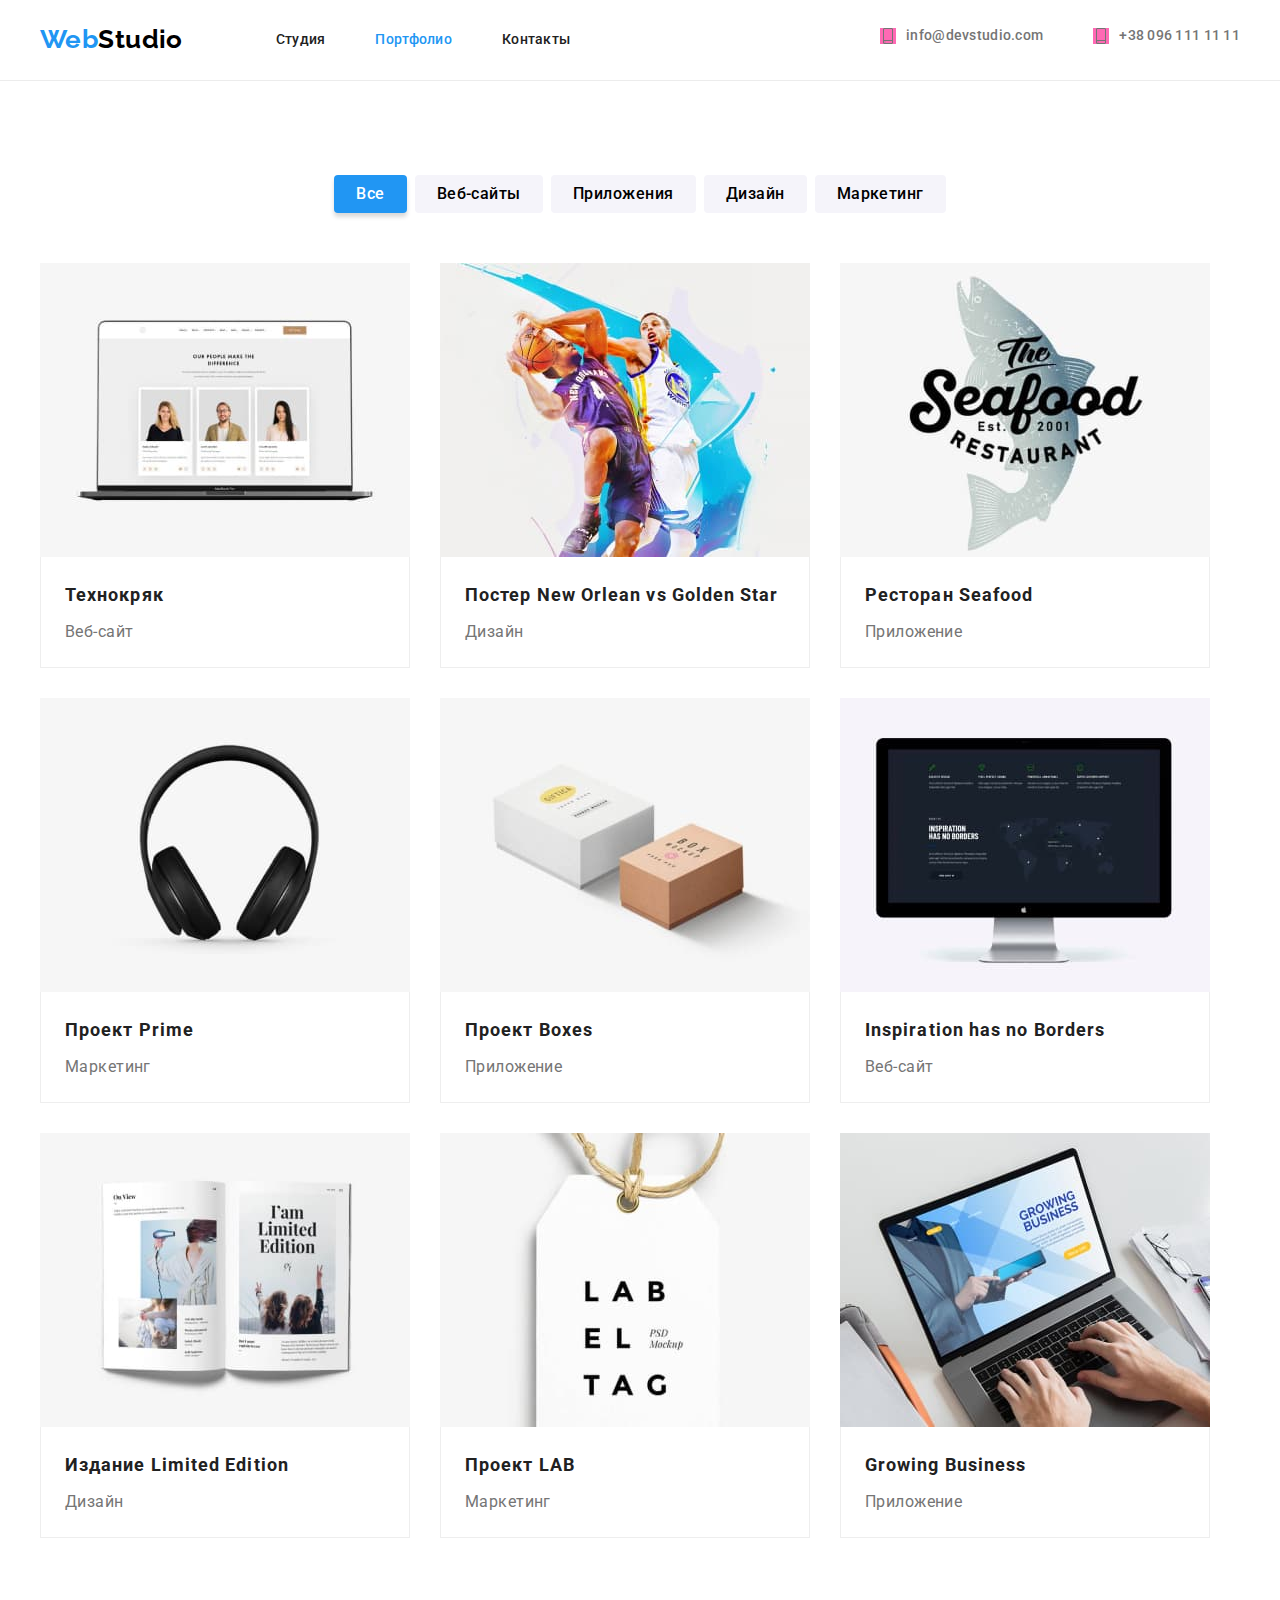
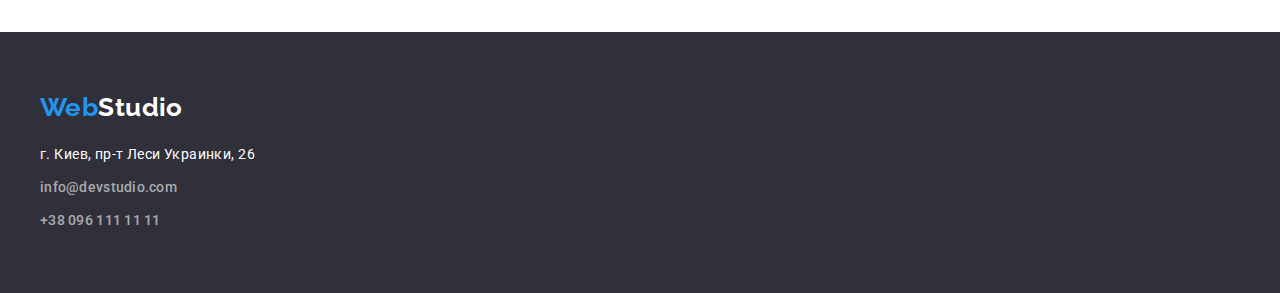
==== portfolio.html @ 8790abcd "start-hw4" ====
<!DOCTYPE html>
<html lang="ru">

<head>
    <meta charset="UTF-8">
    <meta http-equiv="X-UA-Compatible" content="IE=edge">
    <meta name="viewport" content="width=device-width, initial-scale=1.0">
    <title>Портфолио</title>
    <link href="https://fonts.googleapis.com/css2?family=Raleway:wght@700&family=Roboto:wght@400;500;700;900&display=swap"
        rel="stylesheet">
    <link rel="stylesheet" href="https://cdnjs.cloudflare.com/ajax/libs/modern-normalize/1.1.0/modern-normalize.min.css"
        integrity="sha512-wpPYUAdjBVSE4KJnH1VR1HeZfpl1ub8YT/NKx4PuQ5NmX2tKuGu6U/JRp5y+Y8XG2tV+wKQpNHVUX03MfMFn9Q=="
        crossorigin="anonymous" referrerpolicy="no-referrer" />
    <link rel="stylesheet" href="./css/styles.css">
</head>

<body>
    <!--header-->
    <header class="page-header">
        <div class="container header">
            
            <a href="./index.html" class="logo">Web<span class="logo-header">Studio</span>
            </a>
            <nav>
                    <ul class="site-nav ">
                        <li class="site-nav-item">
                            <a href="./index.html" class="site-nav-link ">Студия</a>
                        </li>
                        <li class="site-nav-item">
                            <a href="./portfolio.html" class="site-nav-link current">Портфолио</a>
                        </li>
                        <li class="site-nav-item">
                            <a href="" class="site-nav-link">Контакты</a>
                        </li>
                    </ul>
            </nav>
                <!--Connect us-->
             <ul class="studio-contacts">
                        <li class="studio-contacts-item">
                            <a href="mailto:info@devstudio.com" class="studio-contacts-link">info@devstudio.com</a>
                        </li>
                        <li class="studio-contacts-item">
                            <a href="tel:+380961111111" class="studio-contacts-link">+38 096 111 11 11</a>
                        </li>
             </ul>
        </div>
    </header>

    <main>

        <!-- sort of the type p2s1 -->
        <section class="section" >
            
            <div class="container">
                <h1 class="invisible">Наши работы</h1>
                <ul class="filters">
                    <li class="filters-item"><button type="button" class="btn current">Все</button></li>
                    <li class="filters-item"><button type="button" class="btn">Веб-сайты</button></li>
                    <li class="filters-item"><button type="button" class="btn">Приложения</button></li>
                    <li class="filters-item"><button type="button" class="btn">Дизайн</button></li>
                    <li class="filters-item"><button type="button" class="btn">Маркетинг</button></li>
                </ul>
                    
            <!-- example of the projects p2s1 -->
                              
                <ul class="portfolio">
                    <li class="portfolio-item">
                         <a href="#" class="portfolio-link"> 
                            <img src="./images/Технокряк.jpg" width="370" height="294"
                            alt="laptop shows 3 cards on wich are portrayed Sara Grant (blond-haired woman), Luke Jacobs(man in the glasses) and Claire Olson(dark-haired woman)">
                            <div class="card">
                                <h2 class="portfolio-title"> Технокряк </h2>
                                <p class="portfolio-text">Веб-сайт</p>
                            </div>
                        </a>
                                           
                    </li>
                    <li class="portfolio-item">
                        <a href="#" class="portfolio-link">
                            <img src="./images/Постер-New-Orlean-vs-GoldenStar.jpg" width="370" height="294"
                            alt="There are two bascketball player. One of them is in purple form and the other one's in white">
                            <div class="card">
                                <h2 class="portfolio-title"> Постер New Orlean vs Golden Star</h2>
                                <p class="portfolio-text">Дизайн</p>
                            </div>
                        </a>
                         
                    </li>
                    <li class="portfolio-item">
                        <a href="#" class="portfolio-link">
                            <img src="./images/Ресторан-Seafood.jpg" width="370" height="294"
                            alt="There are fish and text. The text reads as follows: The sea food restaurant has established in 2001">
                         <div class="card">
                            <h2 class="portfolio-title">Ресторан Seafood</h2>
                            <p class="portfolio-text">Приложение</p>
                         </div>
                        </a>
                        
                    </li>
                    <li class="portfolio-item">
                        <a href="#" class="portfolio-link">
                            <img src="./images/Проект-Prime.jpg" width="370" height="294" alt="Чёрные беспроводные наушники">
                         <div class="card">  
                            <h2 class="portfolio-title">Проект Prime</h2>
                            <p class="portfolio-text">Маркетинг</p>
                         </div>
                        </a>
                         
                    </li>
                    <li class="portfolio-item">
                        <a href="#" class="portfolio-link">
                            <img src="./images/Проект-Boxes.jpg" width="370" height="294" alt="Две небольшие картонные коробочки">
                            <div class="card">
                                <h2 class="portfolio-title">Проект Boxes</h2>
                                <p class="portfolio-text">Приложение</p>
                            </div>
                        </a>
                        
                    </li>
                    <li class="portfolio-item">
                        <a href="#" class="portfolio-link">
                            <img src="./images/Inspiration-has-noBorders.jpg" width="370" height="294"
                            alt="Изображения континентов в тёмных тонах">
                            <div class="card">
                                <h2 class="portfolio-title">Inspiration has no Borders</h2>
                                <p class="portfolio-text">Веб-сайт</p>
                            </div>
                        </a>
                        
                    </li>
                    <li class="portfolio-item"> 
                        <a href="#" class="portfolio-link">
                            <img src="./images/Издание-LimitedEdition.jpg" width="370" height="294" alt="страницы раскрытого журнала">
                            <div class="card">
                                <h2 class="portfolio-title">Издание Limited Edition</h2>
                                <p class="portfolio-text">Дизайн</p>
                            </div>
                        </a>
                       
                    </li>
                    <li class="portfolio-item">
                        <a href="#" class="portfolio-link">
                            <img src="./images/Проект-LAB.jpg" width="370" height="294" alt="Этикетка от одежды с надписью на англ Label tag">
                            <div class="card">
                                <h2 class="portfolio-title">Проект LAB</h2>
                                <p class="portfolio-text">Маркетинг</p>
                            </div>
                        </a>
                         
                    </li>
                    <li class="portfolio-item"> 
                        <a href="#" class="portfolio-link">
                            <img src="./images/GrowingBusiness.jpg" width="370" height="294"
                            alt="Руки мужчины, работающего на ноутбуке. Growing Business надпись на дисплее этого ноутбука">
                            <div class="card">
                                <h2 class="portfolio-title">Growing Business</h2>
                                <p class="portfolio-text">Приложение</p>
                            </div>
                        </a>
                        
                    </li>
                    
                </ul>
            </div>
        </section>


    </main>

    <!--footer-->
    <footer class="footer">
        <div class="container">
            <a href="./index.html" class="logo">Web<span class="logo-footer">Studio</span></a> 

            <address >     
             <ul class="studio-contacts-footer">
                <li class="contacts-item-footer">
                    <a href="#" class="studio-contacts-link-street">г. Киев, пр-т Леси Украинки, 26</a>
                </li>
                 <li class="contacts-item-footer">
                <a href="mailto:info@devstudio.com" class="studio-contacts-link">info@devstudio.com</a>
                </li>
                <li class="contacts-item-footer">
                    <a href="tel:+380961111111" class="studio-contacts-link">+38 096 111 11 11</a>
                </li>
            </ul>
            </address>
        </div>
       

    </footer>

</body>

</html>
---- css/styles.css ----
:root {
  --primary-text-color: #757575;
  --primary-title-color: #212121;
  --accent-color: #2196f3;

  --primary-back: #ffffff;
  --secondary-back: #f5f4fa;
  --dark-back: #2F303A;
  --hero-back:  #C4C4C4;

  --primary-font: "Roboto", sans-serif;
  --second-font: 'Raleway', sans-serif;
}

/* Основной цвет текста #757575 */
/* Основной цвет заголовков #212121 */
/* Акцент #2196F3 */

/* Основной цвет фона #FFFFFF */
/* Вторичный цвет фота #F5F4FA */
/* Темный цвет фона #2F303A */
/*  В герое меняем темный цвет фона на светлый герой дз4*/
/* Светлый герой background: #C4C4C4; */

/* Второй шрифт 'Raleway', sans-serif    */

body {
  margin: 0 ;

  background-color: var(--primary-back);
  color: var(--primary-text-color);
  font-family: var(--primary-font);
  letter-spacing: 0.03em;
  font-size: 14px;
  line-height: 1.71;
 
}

ul,
li,
ol {
  list-style: none;
  margin: 0;
  padding: 0;
}
h1,
h2,
h3,
h4, h5, h6,
p {
  margin: 0;
}
img {
  display: block;
  max-width: 100%;
  height: auto;
}

/*--- Хедер---- */

.page-header {
  border-bottom: 1px solid #ECECEC;
}

.header {
  display: flex;
  align-items: center;
}

/* ===site-nav=== */
.site-nav {
  display: flex;
}

.site-nav-item:not(:last-child) {
  margin-right: 50px;
 
}

.header .logo {
  display: block;
  margin-right: 93px;
}

.logo {

  color: var(--accent-color);
  font-family: "Raleway", sans-serif;
  font-size: 26px;
  font-weight: 700;
  line-height: 1.2;
  text-decoration: none;
}
.logo-header {
  color: #000000;
}

.site-nav-link {
  display: block;
  padding-top: 32px;
  padding-bottom: 32px;

  color: var(--primary-title-color);
  font-weight: 500;
  font-size: 14px;
  line-height: 1.14;
  letter-spacing: 0.02em;
  text-decoration: none;

}

.site-nav-link:hover,
.site-nav-link:focus,
.site-nav-link.current
 {
  color: var(--accent-color);
}
/* ----Почта+телефон -----*/
.studio-contacts {
  display: flex;
  margin-left: auto;
}

.studio-contacts-item:not(:last-child) {
margin-right: 50px; 

}


.studio-contacts-link {
  display: inline-flex;
  list-style: none;
  color: var(--primary-text-color);
  font-weight: 500;
  line-height: 1.14;
  letter-spacing: 0.02em;
  text-decoration: none;
  align-items: center;
  
}
.header .studio-contacts-link::before {
  content: " ";
  
  width: 16px;
  height: 16px;
  margin-right: 10px;
  background-image: url(../images/icons.svg/smartphone.svg);
  background-size: contain;
  background-repeat: no-repeat;
  background-position: center;
  background-color: hotpink;
  
}

.header .studio-contacts-link:hover::before,
.studio-contacts-link:hover,
.studio-contacts-link:focus {
  color: #2196f3;
}


/* Общий контейнер для всех страниц */
.container {
  
  width: 1200px;
  margin-left: auto;
  margin-right: auto;
  padding-left: 15px;
  padding-right: 15px;
    
}
  

/* ++++++hero++++++ */

.section-hero {
     
  margin-left: auto;
  margin-right: auto;
  padding-top: 200px;
  padding-bottom: 200px;
  
  text-align: center;
  max-width: 1600px;
  background-color: var(--hero-back);
  
}
 /* фон для героя картинка+затемнение доп класс к секции hero */
.overlay {
    text-align: center;
  max-width: 1600px;
  height: 600px;
  outline: 1px solid greenyellow;
  background-image: linear-gradient(
    to right,
    rgba(47, 48, 58, 0.4),
    rgba(47, 48, 58, 0.4)),
    url(../images/hero-back.jpg);
  background-position: center;
  background-size: cover;
  background-repeat: no-repeat;
}



/* hero-title */
.hero-title {
  margin-top: 0;
  margin-bottom: 30px;

  color: #ffffff;
  font-weight: 900;
  font-size: 44px;
  line-height: 1.36;
  text-align: center;
  letter-spacing: 0.06em;
  text-transform: uppercase;
}

/* Кнопка === общая для портфолио + hero */
.btn {
  display: inline-block;
  background-color: #f5f4fa;
  font-family: Roboto, sans-serif;
  font-weight: 500;
  font-size: 16px;
  line-height: 1.62;
  letter-spacing: 0.03em;
  text-align: center;
  border-radius: 4px;
  border-color: transparent;
  padding: 4px 20px;
}

.btn:hover,
.btn:focus {
  background-color: var(--accent-color);
  color: #ffffff;
  box-shadow: 0px 4px 4px rgba(0, 0, 0, 0.15);
  cursor: pointer;
 
}
.btn.current {
  background-color: var(--accent-color);
  color: #ffffff;
  box-shadow: 0px 4px 4px rgba(0, 0, 0, 0.15);
}

.btn.hero-btn {
  font-weight: 700;
  background-color: var(--accent-color);
  color: #ffffff;
  line-height: 1.88;
  letter-spacing: 0.06em;
  padding: 8px 30px;
}

.btn.hero-btn:hover,
.btn.hero-btn:focus {
  background-color: #188ce8;
  box-shadow: 0px 4px 4px rgba(0, 0, 0, 0.15);
  cursor: pointer;
}

/*class="section"  наші особливості+Чем мы занимаемся */

/* Скрывает заголовки */
.invisible {
  position: absolute;
  clip: rect(0 0 0 0);
  width: 1px;
  height: 1px;
  margin: -1px;
}
/*  класс Секция для секций */
.section {
  padding-top: 94px;
  padding-bottom: 94px;
}
/*class="section-title"  */
.section-title {
  margin-bottom: 50px;

  color: var(--primary-title-color);
  font-size: 36px;
  line-height: 1.17;
  text-align: center;
  margin-top: 0;
  
}

/* ===========soft-skills======= */

.section.benefits {
  padding-bottom: 0;
}
.soft-skills {
  display: flex;
}

.benefits-item {
  max-width: 270px;
  display: inline-block;
  align-items: center;
}

.benefits-item:not(:last-child) {
margin-right: 30px;
}

.benefits-item::before {
  content: " ";
  height: 120px;
    display: block;
  background-color: var(--secondary-back);
  background-image: url(../images/icons.svg/antenna.png);
  background-repeat: no-repeat;
  background-position: center;
}

.section .title {
  color: var(--primary-title-color);
  font-size: 14px;
  line-height: 1.14;
  text-transform: uppercase;
  margin-top: 0;
  margin-bottom: 10px;
}

.works {
  display: flex;
  justify-content: space-between
}


/* =======наша команда======= */

.section.team {
  
  background-color: var(--secondary-back);
  font-size: 16px;
  line-height: 1.19;
 }

.team-list {
  display: flex;
}

.team-item {
  
  text-align: center;
  background-color: #fff;
  box-shadow: 0px 1px 3px rgba(0, 0, 0, 0.12), 0px 1px 1px rgba(0, 0, 0, 0.14), 0px 2px 1px rgba(0, 0, 0, 0.2);
  border-radius: 0px 0px 4px 4px;

}
.team-item:not(:last-child) {
  margin-right: 30px; 
}

.team-box {
  padding-top: 30px;
  padding-bottom: 30px;
}

.section .name {
  color: var(--primary-title-color);

  font-weight: 500;
  font-size: 16px;
  text-shadow: 0px 4px 4px rgba(0, 0, 0, 0.25);
  
  margin-bottom: 10px;
}

/* +++++++footer++++++ */
.footer {
  background-color: var(--dark-back);
  max-width: 1600px;
  margin-left: auto;
  margin-right: auto;
  padding: 60px 0;
  
}

address {
  font-style: normal;
}

.footer .logo {
  display: inline-block;
  margin-bottom: 20px;
  
  }
.logo-footer {
  color: #ffffff;
}
.contacts-item-footer:not(:last-child) {
  margin-bottom: 9px;
 
}

.studio-contacts-link-street {
  display: inline-block;

  color: rgb(255, 255, 255);
  text-decoration: none;
}
.studio-contacts-link-street:hover,
.studio-contacts-link-street:focus
 {
  color: #2196f3;
}

.footer .studio-contacts-link {
  display: inline-block;
 
  color: rgba(255, 255, 255, 0.6);
  line-height: 1.71;
}

.studio-contacts-link:hover,
.studio-contacts-link:focus {
  color: #2196f3;
}

/* ++++++++Портфолио+++++++ */
 

.portfolio {
  display: flex;
  flex-wrap: wrap;
  margin: 0;
  padding: 0;
}

.filters {
  display: flex;
   margin-bottom: 50px;

  justify-content: center;
}

.filters-item:not( :last-child) {
   margin-right: 8px;
}


.portfolio-item {
  box-sizing: border-box;
  /* max-width: 370px; */
  margin-bottom: 30px;
  max-width: calc((100%-60px)/3);
  background: var(--primary-back);
}

.portfolio-item:not( :nth-child(3n)) {
margin-right: 30px;
}
.portfolio-item:nth-last-child(-n+3) {
  margin-bottom: 0;
}

.portfolio-link {
  text-decoration: none;
}

.card {
  padding: 20px 24px;
  border-bottom:  1px solid #EEEEEE;
  border-left: 1px solid #EEEEEE;
  border-right: 1px solid #EEEEEE;
  
}
.portfolio-title {
  color: var(--primary-title-color);
  font-weight: 700;
  font-size: 18px;
  line-height: 2;
  letter-spacing: 0.06em;
  margin-bottom: 4px;
 
 }
.portfolio-text {
  color: var(--primary-text-color);
  font-size: 16px;
  line-height: 30px;
  }

/* Первичный цвет текста color: #757575; */
/* Вторичный цвет текста  color: #212121;   */
/* Белый текст  color: #ffffff;  */

/* Первичный цвет фона  color: #E5E5E5; */
/* Вторичный цвет фона  color: #2F303A; */

/* Акцент  color: #2196f3; */
/*    hover color: 188CE8 */

/* portfolio фильтры - 5 color: #F5F4FA */
/*             logo+   color: #000000; */
/* portfolio карточки-9 color: #EEEEEE */
/* полоса под хедер -1 color: #ECECEC; */
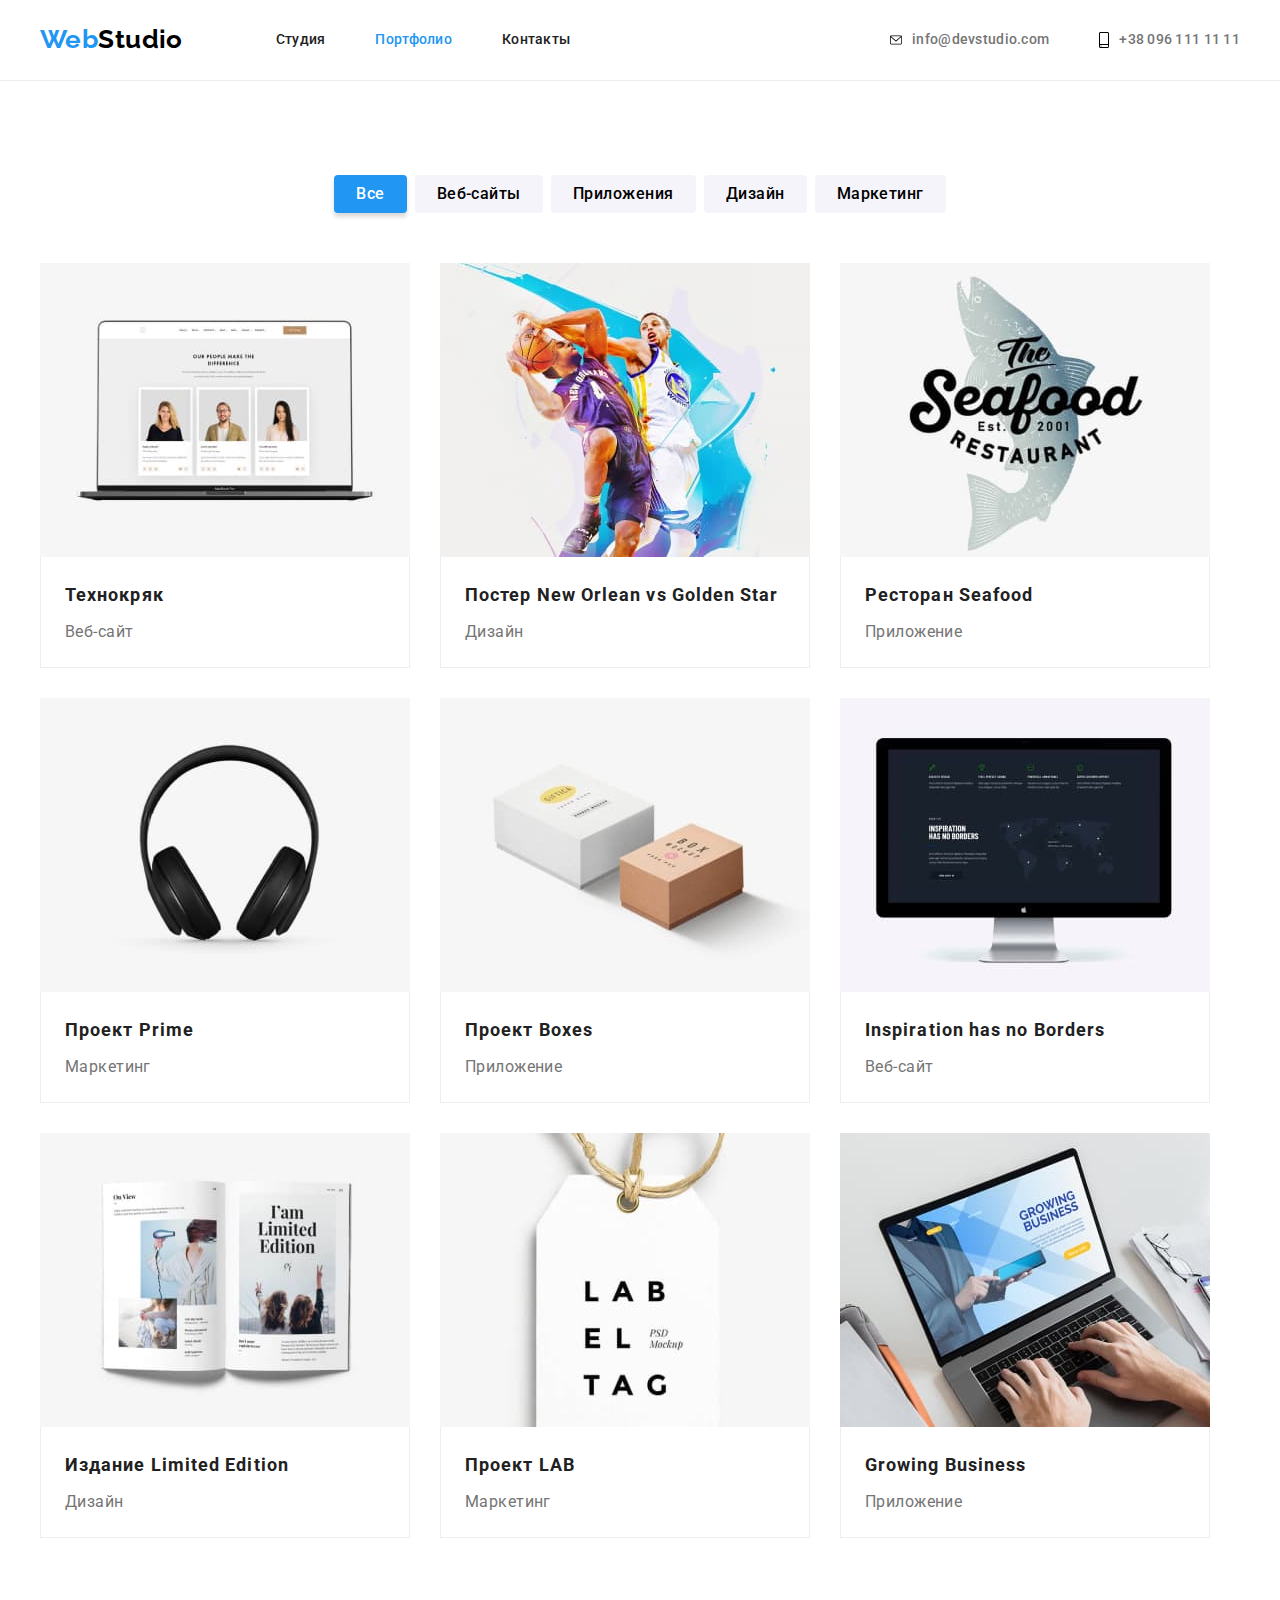
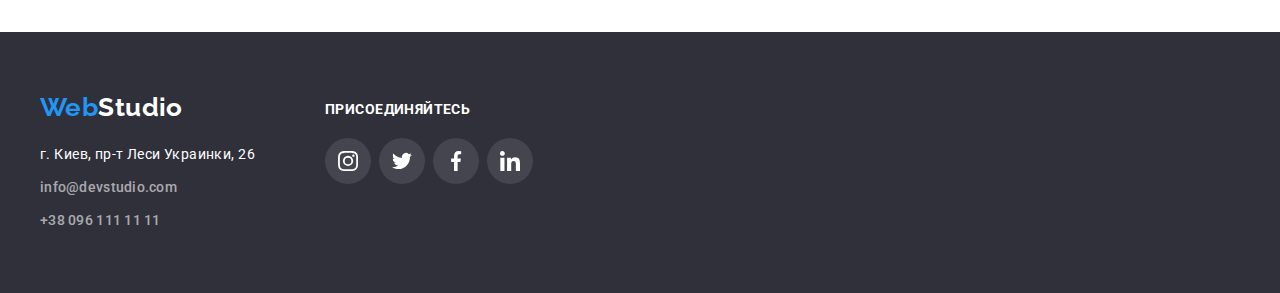
==== commit af627c0f: "icons-shadow" ====
--- a/portfolio.html
+++ b/portfolio.html
@@ -22,7 +22,7 @@
             <a href="./index.html" class="logo">Web<span class="logo-header">Studio</span>
             </a>
             <nav>
-                    <ul class="site-nav ">
+                    <ul class="site-nav list">
                         <li class="site-nav-item">
                             <a href="./index.html" class="site-nav-link ">Студия</a>
                         </li>
@@ -35,12 +35,19 @@
                     </ul>
             </nav>
                 <!--Connect us-->
-             <ul class="studio-contacts">
+             <ul class="studio-contacts list">
                         <li class="studio-contacts-item">
-                            <a href="mailto:info@devstudio.com" class="studio-contacts-link">info@devstudio.com</a>
+                            
+                            <a href="mailto:info@devstudio.com" class="studio-contacts-link">
+                                <svg class="mail">
+                                <use xlink:href="./images/icons.svg/symbol-defs2.svg#envelope" class="envelope"> </use>
+                            </svg>info@devstudio.com</a>
                         </li>
                         <li class="studio-contacts-item">
-                            <a href="tel:+380961111111" class="studio-contacts-link">+38 096 111 11 11</a>
+                            <a href="tel:+380961111111" class="studio-contacts-link">
+                                <svg class="phone">
+                                <use xlink:href="./images/icons.svg/symbol-defs2.svg#smartphone"> </use>
+                            </svg>+38 096 111 11 11</a>
                         </li>
              </ul>
         </div>
@@ -170,6 +177,7 @@
     <!--footer-->
     <footer class="footer">
         <div class="container">
+        <div>
             <a href="./index.html" class="logo">Web<span class="logo-footer">Studio</span></a> 
 
             <address >     
@@ -186,6 +194,34 @@
             </ul>
             </address>
         </div>
+            <!--........ Присоединяйтесь........... -->
+        <div class="soc-plus">
+                <h3 class="plus-title">Присоединяйтесь</h3>
+                <ul class="soc-links">
+
+            <li class="soc-item">
+                <a href="#" class="social-link-footer">
+                    <svg class="ellipse-link-footer">
+                    <use xlink:href="./images/icons.svg/symbol-defs2.svg#instagram-2"> </use>
+                </svg> </a></li>
+            <li class="soc-item"><a href="#" class="social-link-footer">
+                <svg class="ellipse-link-footer">
+                <use xlink:href="./images/icons.svg/symbol-defs2.svg#twitter-1"> </use>
+            </svg></a></li>
+            <li class="soc-item"><a href="#" class="social-link-footer">
+                <svg class="ellipse-link-footer">
+                    <use xlink:href="./images/icons.svg/symbol-defs2.svg#facebook-1"> </use>
+                </svg>
+            </a></li>
+            <li class="soc-item"><a href="#" class="social-link-footer">
+                <svg class="ellipse-link-footer">
+                    <use xlink:href="./images/icons.svg/symbol-defs2.svg#linkedin-1"> </use>
+                </svg>
+            </a></li>
+            </ul>
+        </div>
+            
+        </div>
        
 
     </footer>
--- a/css/styles.css
+++ b/css/styles.css
@@ -2,6 +2,8 @@
   --primary-text-color: #757575;
   --primary-title-color: #212121;
   --accent-color: #2196f3;
+  --client-color: #AFB1B8;
+
 
   --primary-back: #ffffff;
   --secondary-back: #f5f4fa;
@@ -45,8 +47,7 @@
 }
 h1,
 h2,
-h3,
-h4, h5, h6,
+h3,h4, h5, h6,
 p {
   margin: 0;
 }
@@ -55,7 +56,9 @@
   max-width: 100%;
   height: auto;
 }
-
+a {
+  text-decoration: none;
+}
 /*--- Хедер---- */
 
 .page-header {
@@ -115,63 +118,74 @@
  {
   color: var(--accent-color);
 }
+
+
 /* ----Почта+телефон -----*/
 .studio-contacts {
   display: flex;
   margin-left: auto;
 }
 
+.studio-contacts-item {
+  display: flex;
+  align-items: center;
+}
+
+
 .studio-contacts-item:not(:last-child) {
 margin-right: 50px; 
-
-}
-
+}
 
 .studio-contacts-link {
   display: inline-flex;
+  align-items: center;
+  
   list-style: none;
   color: var(--primary-text-color);
   font-weight: 500;
   line-height: 1.14;
   letter-spacing: 0.02em;
   text-decoration: none;
-  align-items: center;
-  
-}
-.header .studio-contacts-link::before {
-  content: " ";
-  
-  width: 16px;
+  }
+
+.phone  {
+  width: 10px;
   height: 16px;
   margin-right: 10px;
-  background-image: url(../images/icons.svg/smartphone.svg);
-  background-size: contain;
-  background-repeat: no-repeat;
-  background-position: center;
-  background-color: hotpink;
-  
-}
-
-.header .studio-contacts-link:hover::before,
-.studio-contacts-link:hover,
-.studio-contacts-link:focus {
-  color: #2196f3;
-}
-
+  align-items: center;
+ }
+
+ .mail {
+  width: 12px;
+  height: 16px;
+  margin-right: 10px;
+  align-items: center;
+  }
+
+.studio-contacts-link:hover .phone,
+.studio-contacts-link:focus .phone {
+  color: var(--accent-color);
+  fill: var(--accent-color);
+}
+
+.studio-contacts-link:hover .mail,
+.studio-contacts-link:focus .mail {
+  color: var(--accent-color);
+  fill: var(--accent-color);
+}
+/* -------------почта, телефон ------- */
 
 /* Общий контейнер для всех страниц */
 .container {
-  
-  width: 1200px;
+  max-width: 1200px;
   margin-left: auto;
   margin-right: auto;
   padding-left: 15px;
-  padding-right: 15px;
-    
-}
-  
-
-/* ++++++hero++++++ */
+  padding-right: 15px; 
+}
+  
+
+/* ++++++------hero------------++++++ */
 
 .section-hero {
      
@@ -187,10 +201,10 @@
 }
  /* фон для героя картинка+затемнение доп класс к секции hero */
 .overlay {
-    text-align: center;
+  text-align: center;
   max-width: 1600px;
   height: 600px;
-  outline: 1px solid greenyellow;
+  
   background-image: linear-gradient(
     to right,
     rgba(47, 48, 58, 0.4),
@@ -200,8 +214,6 @@
   background-size: cover;
   background-repeat: no-repeat;
 }
-
-
 
 /* hero-title */
 .hero-title {
@@ -261,6 +273,7 @@
   box-shadow: 0px 4px 4px rgba(0, 0, 0, 0.15);
   cursor: pointer;
 }
+/* ++++++------hero--end----------++++++ */
 
 /*class="section"  наші особливості+Чем мы занимаемся */
 
@@ -308,16 +321,20 @@
 margin-right: 30px;
 }
 
-.benefits-item::before {
-  content: " ";
+.benefits-photo {
+  display: flex;
+  align-items: center;
+  justify-content: center;
+  margin-bottom: 30px;
+  width: 270px;
   height: 120px;
-    display: block;
   background-color: var(--secondary-back);
-  background-image: url(../images/icons.svg/antenna.png);
-  background-repeat: no-repeat;
-  background-position: center;
-}
-
+
+}
+.benefits-pic {
+  width: 70px;
+  height: 70px;
+}
 .section .title {
   color: var(--primary-title-color);
   font-size: 14px;
@@ -331,13 +348,14 @@
   display: flex;
   justify-content: space-between
 }
-
+.benefits p {
+  padding-bottom: 4px;
+}
 
 /* =======наша команда======= */
 
 .section.team {
-  
-  background-color: var(--secondary-back);
+    background-color: var(--secondary-back);
   font-size: 16px;
   line-height: 1.19;
  }
@@ -347,7 +365,6 @@
 }
 
 .team-item {
-  
   text-align: center;
   background-color: #fff;
   box-shadow: 0px 1px 3px rgba(0, 0, 0, 0.12), 0px 1px 1px rgba(0, 0, 0, 0.14), 0px 2px 1px rgba(0, 0, 0, 0.2);
@@ -364,16 +381,99 @@
 }
 
 .section .name {
+  margin-bottom: 10px;
+
   color: var(--primary-title-color);
-
   font-weight: 500;
   font-size: 16px;
   text-shadow: 0px 4px 4px rgba(0, 0, 0, 0.25);
-  
-  margin-bottom: 10px;
-}
+}
+.soc-links {
+  display: flex;
+  padding: 16px 32px 0px ;
+}
+
+.soc-item {
+  width: 44px;
+  height: 44px;
+ }
+
+ .soc-item:not(:last-child) {
+  margin-right: 10px;
+}
+
+.social-link {
+  display: flex;
+  justify-content: center;
+  align-items: center;
+  width: 44px;
+  height: 44px;
+  border: 1px solid transparent;
+  border-radius: 50%;
+}
+
+.social-link:hover,
+.social-link:focus {
+  background-color:var(--accent-color);
+}
+
+.social-link:hover .ellipse-link,
+.social-link:focus .ellipse-link {
+  fill: var(--primary-back);
+  background-color:var(--accent-color);
+}
+.ellipse-link {
+  display: inline-flex;
+  align-items: center;
+  width: 20px;
+  height: 20px;
+  
+  fill: var(--primary-text-color);
+}
+/* ------------our team---end------ */
+
+/* ------------clients--------------- */
+.clients {
+  display: flex;
+}
+.clients-item {
+  width: 170px;
+  height: 92px;
+}
+.clients-item:not(:last-child) {
+  margin-right: 30px; }
+
+  .client-link {
+  display: flex;
+  justify-content: center;
+  align-items: center;
+
+  border: 1px solid #AFB1B8;
+  border-radius: 4px;
+  width: 170px;
+  height: 92px;
+  }
+  .client-link:hover,
+  .client-link:focus {
+  border: 1px solid #2196F3;
+  border-radius: 4px;
+  }
+
+  .client-icon {
+  width: 106px;
+  height: 60px;
+  fill: var(--client-color);
+}
+  .client-link:hover .client-icon,
+  .client-link:focus .client-icon {
+    fill: var(--accent-color);
+  }
 
 /* +++++++footer++++++ */
+.footer .container {
+  display: flex;
+  }
+
 .footer {
   background-color: var(--dark-back);
   max-width: 1600px;
@@ -404,26 +504,76 @@
   display: inline-block;
 
   color: rgb(255, 255, 255);
-  text-decoration: none;
-}
+}
+
 .studio-contacts-link-street:hover,
 .studio-contacts-link-street:focus
  {
   color: #2196f3;
 }
-
 .footer .studio-contacts-link {
   display: inline-block;
  
   color: rgba(255, 255, 255, 0.6);
   line-height: 1.71;
 }
-
 .studio-contacts-link:hover,
 .studio-contacts-link:focus {
   color: #2196f3;
 }
 
+.soc-plus {
+  margin-left: 70px;
+  margin-top: 10px;
+  margin-bottom: 40px;
+}
+
+.plus-title {
+  text-transform: uppercase;
+  color: #ffffff;
+  margin-bottom: 20px;
+  font-size: 14px;
+  line-height: 1.14;
+}
+.footer .soc-links {
+  padding: 0;
+}
+
+
+.social-link-footer {
+  display: flex;
+  justify-content: center;
+  align-items: center;
+  width: 44px;
+  height: 44px;
+  border: 1px solid transparent;
+  border-radius: 50%;
+}
+
+.social-link-footer:hover,
+.social-link-footer:focus {
+  background-color:var(--accent-color);
+}
+
+.social-link-footer:hover .ellipse-link-footer,
+.social-link-footer:focus .ellipse-link-footer {
+  fill: var(--primary-back);
+  background-color:var(--accent-color);
+}
+
+ .social-link-footer {
+  background-color: rgba(255, 255, 255, 0.1);
+  fill: rgb(255, 255, 255 );
+}
+
+.ellipse-link-footer {
+  width: 20px;
+  height: 20px;
+  fill: var(--primary-back);
+}
+
+
+
 /* ++++++++Портфолио+++++++ */
  
 
@@ -437,8 +587,13 @@
 .filters {
   display: flex;
    margin-bottom: 50px;
-
   justify-content: center;
+}
+
+.filters:hover,
+.filters:focus {
+  box-shadow: 0px 3px 1px rgba(0, 0, 0, 0.1),
+   0px 1px 2px rgba(0, 0, 0, 0.08), 0px 2px 2px rgba(0, 0, 0, 0.12);
 }
 
 .filters-item:not( :last-child) {
@@ -448,21 +603,21 @@
 
 .portfolio-item {
   box-sizing: border-box;
-  /* max-width: 370px; */
   margin-bottom: 30px;
   max-width: calc((100%-60px)/3);
   background: var(--primary-back);
 }
 
+.portfolio-item:focus,
+.portfolio-item:hover {
+  box-shadow: 0px 1px 1px rgba(0, 0, 0, 0.12), 0px 4px 4px rgba(0, 0, 0, 0.06), 1px 4px 6px rgba(0, 0, 0, 0.16);
+}
+
 .portfolio-item:not( :nth-child(3n)) {
 margin-right: 30px;
 }
 .portfolio-item:nth-last-child(-n+3) {
   margin-bottom: 0;
-}
-
-.portfolio-link {
-  text-decoration: none;
 }
 
 .card {
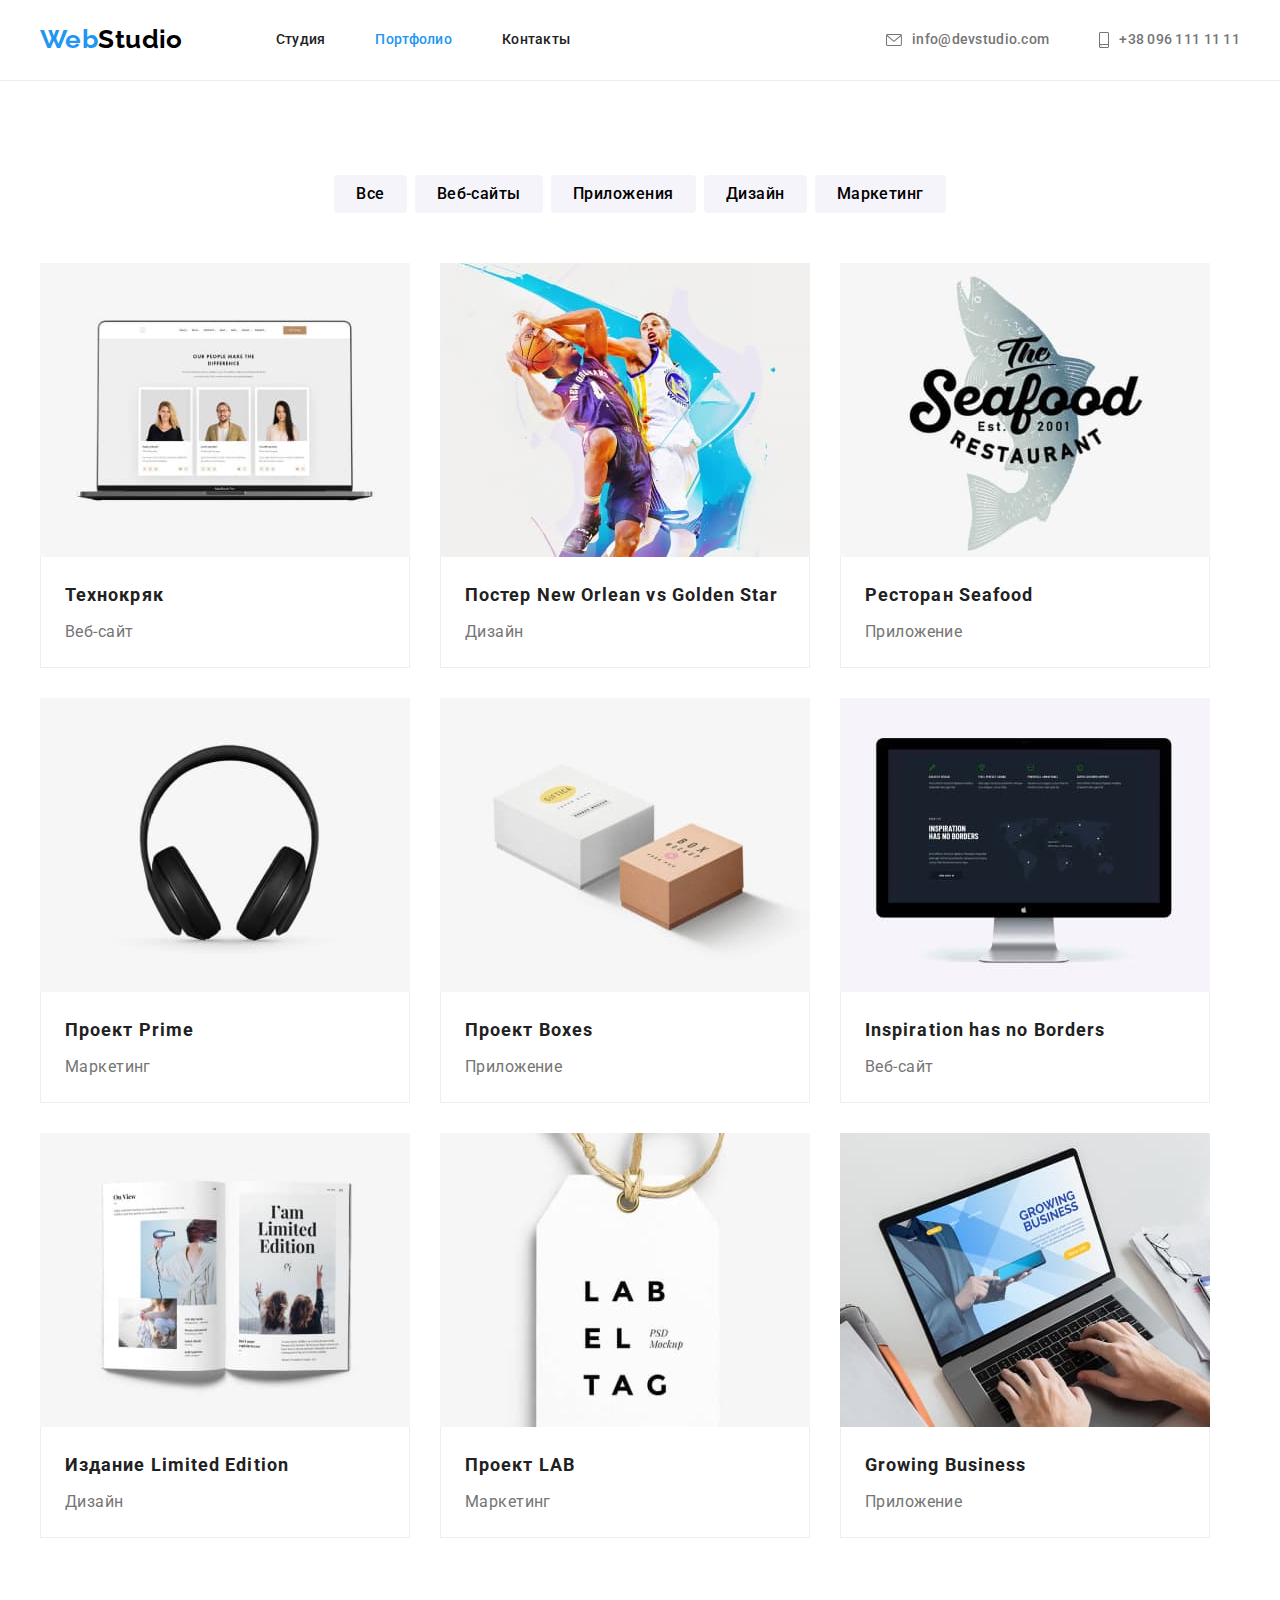
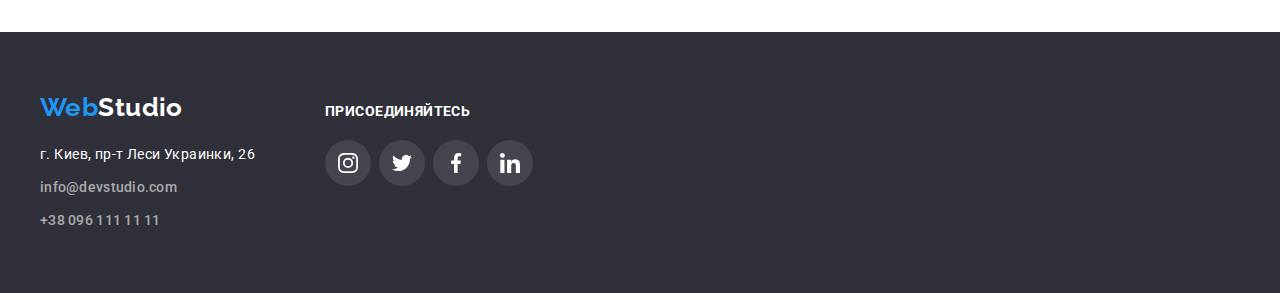
==== commit 3712f2c5: "fix-mentor" ====
--- a/portfolio.html
+++ b/portfolio.html
@@ -52,7 +52,6 @@
              </ul>
         </div>
     </header>
-
     <main>
 
         <!-- sort of the type p2s1 -->
@@ -61,11 +60,11 @@
             <div class="container">
                 <h1 class="invisible">Наши работы</h1>
                 <ul class="filters">
-                    <li class="filters-item"><button type="button" class="btn current">Все</button></li>
-                    <li class="filters-item"><button type="button" class="btn">Веб-сайты</button></li>
-                    <li class="filters-item"><button type="button" class="btn">Приложения</button></li>
-                    <li class="filters-item"><button type="button" class="btn">Дизайн</button></li>
-                    <li class="filters-item"><button type="button" class="btn">Маркетинг</button></li>
+                    <li class="filters-item"><button type="button" class="filter-btn current">Все</button></li>
+                    <li class="filters-item"><button type="button" class="filter-btn">Веб-сайты</button></li>
+                    <li class="filters-item"><button type="button" class="filter-btn">Приложения</button></li>
+                    <li class="filters-item"><button type="button" class="filter-btn">Дизайн</button></li>
+                    <li class="filters-item"><button type="button" class="filter-btn">Маркетинг</button></li>
                 </ul>
                     
             <!-- example of the projects p2s1 -->
@@ -197,8 +196,8 @@
             <!--........ Присоединяйтесь........... -->
         <div class="soc-plus">
                 <h3 class="plus-title">Присоединяйтесь</h3>
+
                 <ul class="soc-links">
-
             <li class="soc-item">
                 <a href="#" class="social-link-footer">
                     <svg class="ellipse-link-footer">
--- a/css/styles.css
+++ b/css/styles.css
@@ -153,13 +153,17 @@
   height: 16px;
   margin-right: 10px;
   align-items: center;
+
+  fill: currentColor;
  }
 
  .mail {
-  width: 12px;
-  height: 16px;
+  width: 16px;
+  height: 12px;
   margin-right: 10px;
   align-items: center;
+
+  fill: currentColor;
   }
 
 .studio-contacts-link:hover .phone,
@@ -204,6 +208,8 @@
   text-align: center;
   max-width: 1600px;
   height: 600px;
+  margin-left: auto;
+  margin-right: auto;
   
   background-image: linear-gradient(
     to right,
@@ -390,7 +396,9 @@
 }
 .soc-links {
   display: flex;
-  padding: 16px 32px 0px ;
+  justify-content: center;
+  margin-top: 16px;
+  
 }
 
 .soc-item {
@@ -406,8 +414,8 @@
   display: flex;
   justify-content: center;
   align-items: center;
-  width: 44px;
-  height: 44px;
+  width: 100%;
+  height: 100%;
   border: 1px solid transparent;
   border-radius: 50%;
 }
@@ -428,7 +436,7 @@
   width: 20px;
   height: 20px;
   
-  fill: var(--primary-text-color);
+  fill: #AFB1B8;
 }
 /* ------------our team---end------ */
 
@@ -450,8 +458,8 @@
 
   border: 1px solid #AFB1B8;
   border-radius: 4px;
-  width: 170px;
-  height: 92px;
+  width: 100%;
+  height: 100%;
   }
   .client-link:hover,
   .client-link:focus {
@@ -472,6 +480,7 @@
 /* +++++++footer++++++ */
 .footer .container {
   display: flex;
+  align-items: baseline;
   }
 
 .footer {
@@ -524,8 +533,7 @@
 
 .soc-plus {
   margin-left: 70px;
-  margin-top: 10px;
-  margin-bottom: 40px;
+  
 }
 
 .plus-title {
@@ -537,6 +545,7 @@
 }
 .footer .soc-links {
   padding: 0;
+  margin: 0;
 }
 
 
@@ -544,8 +553,8 @@
   display: flex;
   justify-content: center;
   align-items: center;
-  width: 44px;
-  height: 44px;
+  width: 100%;
+  height: 100%;
   border: 1px solid transparent;
   border-radius: 50%;
 }
@@ -586,15 +595,37 @@
 
 .filters {
   display: flex;
-   margin-bottom: 50px;
+  margin-bottom: 50px;
   justify-content: center;
 }
 
-.filters:hover,
-.filters:focus {
+
+.filter-btn {
+  display: inline-block;
+  padding: 4px 20px ;
+  text-align: center;
+
+  font-family: Roboto, sans-serif;
+  font-weight: 500;
+  font-size: 16px;
+  line-height: 1.62;
+  letter-spacing: 0.03em;
+  
+  border-radius: 4px;
+  border-color: transparent;
+  
+  background-color: #f5f4fa;
+}
+.filter-btn:hover,
+.filter-btn:focus {
+  background-color: var(--accent-color);
+  color: #ffffff;
+  cursor: pointer;
   box-shadow: 0px 3px 1px rgba(0, 0, 0, 0.1),
-   0px 1px 2px rgba(0, 0, 0, 0.08), 0px 2px 2px rgba(0, 0, 0, 0.12);
-}
+  0px 1px 2px rgba(0, 0, 0, 0.08),
+   0px 2px 2px rgba(0, 0, 0, 0.12);
+}
+
 
 .filters-item:not( :last-child) {
    margin-right: 8px;
@@ -607,10 +638,15 @@
   max-width: calc((100%-60px)/3);
   background: var(--primary-back);
 }
-
-.portfolio-item:focus,
-.portfolio-item:hover {
-  box-shadow: 0px 1px 1px rgba(0, 0, 0, 0.12), 0px 4px 4px rgba(0, 0, 0, 0.06), 1px 4px 6px rgba(0, 0, 0, 0.16);
+.portfolio-link {
+  display: inline-block;
+  }
+
+.portfolio-link:focus ,
+.portfolio-link:hover  {
+  box-shadow: 0px 1px 1px rgba(0, 0, 0, 0.12), 
+  0px 4px 4px rgba(0, 0, 0, 0.06), 
+  1px 4px 6px rgba(0, 0, 0, 0.16);
 }
 
 .portfolio-item:not( :nth-child(3n)) {
